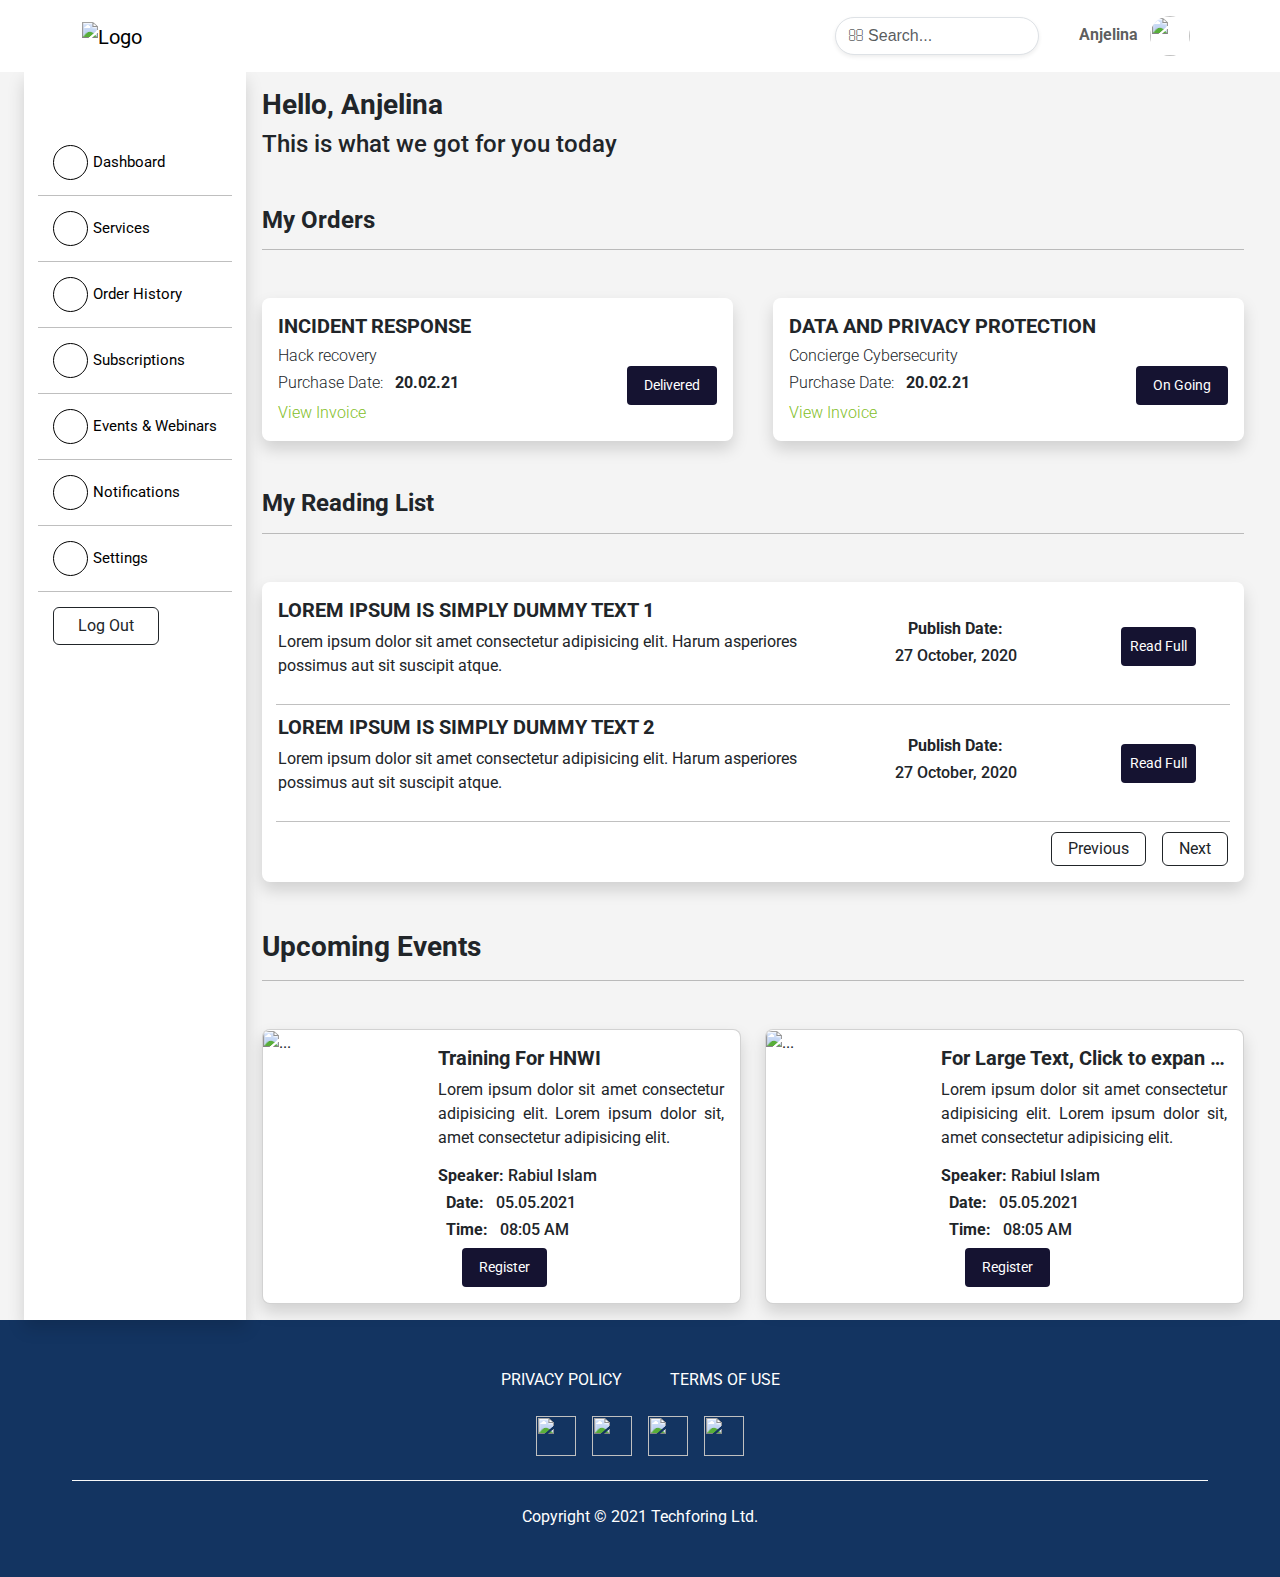
==== dashboard.html @ 1be4392d "Add files via upload" ====
<!DOCTYPE html>
<html lang="en">

<head>
    <meta charset="UTF-8">
    <meta http-equiv="X-UA-Compatible" content="IE=edge">
    <meta name="viewport" content="width=device-width, initial-scale=1.0">
    <link rel="shortcut icon" href="./tfimg/Techforing-Icon.png" type="image/x-icon">
    <title>Dashboard</title>
    <script src="https://kit.fontawesome.com/cf18cbc6fa.js" crossorigin="anonymous"></script>
    <link href="https://cdn.jsdelivr.net/npm/bootstrap@5.0.2/dist/css/bootstrap.min.css" rel="stylesheet">
    <link rel="stylesheet" href="style.css">

</head>

<body>

    <header>
        <nav class="navbar navbar-expand-lg navbar-light bg-white">
            <div class="container d-flex justify-content-lg-around">
                <a class="navbar-brand" href="index.html">
                    <img src="./tfimg/logo.png" width="130" height="65" alt="Logo">
                </a>
                <button class="navbar-toggler" type="button" data-bs-toggle="collapse" data-bs-target="#navbarSupportedContent" aria-controls="navbarSupportedContent" aria-expanded="false" aria-label="Toggle navigation">
                    <span class="navbar-toggler-icon"></span>
                </button>
                <div class="collapse navbar-collapse" id="navbarSupportedContent">
                    <ul class="navbar-nav ms-auto mb-2 mb-lg-0 d-flex align-items-center fw-bolder">
                        <li class="nav-item me-4">
                            <form class="d-flex">
                                <input class="form-control me-2 rounded-pill shadow-sm fontAwesome" type="search" placeholder="&#xf002; Search..." aria-label="Search">
                            </form>
                        </li>

                        <li class="nav-item dropdown">
                            <a class="nav-link" href="#" id="navbarDropdown" role="button" data-bs-toggle="dropdown" aria-expanded="false">
                                Anjelina
                                <img class="ms-2 rounded-circle" src="./tfimg/anjelina.jpg" width="40" height="40"
                                    alt="">
                            </a>
                            <ul class="dropdown-menu border-0 shadow" aria-labelledby="navbarDropdown">
                                <li>
                                    <a class="dropdown-item text-center" href="#">
                                        <i class="fas fa-user me-1"></i> My Profile</a>
                                </li>
                                <li>
                                    <a class="dropdown-item text-center" href="#">
                                        <i class="fas fa-pen me-1"></i> Edit Profile
                                    </a>
                                </li>

                            </ul>
                        </li>
                    </ul>

                </div>
            </div>
        </nav>
    </header>


    <main class="bg-main">

        <div class="offcanvas offcanvas-start" tabindex="-1" id="offcanvasExample" aria-labelledby="offcanvasExampleLabel">
            <div class="offcanvas-header">
                <h5 class="offcanvas-title" id="offcanvasExampleLabel">Menubar</h5>
                <button type="button" class="btn-close text-reset" data-bs-dismiss="offcanvas" aria-label="Close"></button>
            </div>
            <div class="offcanvas-body">
                <ul class="menubar">
                    <li>
                        <a href="dashboard.html">
                            <i class="fas fa-home"></i> Dashboard
                        </a>
                    </li>
                    <li>
                        <a href="services.html">
                            <i class="fas fa-user-cog"></i> Services
                        </a>
                    </li>
                    <li>
                        <a href="orders.html">
                            <i class="fas fa-shopping-cart"></i> Order History
                        </a>
                    </li>
                    <li>
                        <a href="subscriptions.html">
                            <i class="fas fa-dollar-sign"></i> Subscriptions
                        </a>
                    </li>
                    <li>
                        <a href="events.html">
                            <i class="far fa-calendar"></i> Events & Webinars
                        </a>
                    </li>
                    <li>
                        <a href="notifications.html">
                            <i class="far fa-bell"></i> Notifications
                        </a>
                    </li>
                    <li>
                        <a href="settings.html">
                            <i class="fas fa-cog"></i> Settings
                        </a>
                    </li>
                    <li>
                        <button type="button" class="btn btn-outline-dark px-4">Log Out</button>
                    </li>
                </ul>
            </div>
        </div>

        <div class="row p-0 mx-0 container-fluid px-0 px-md-4">
            <div class="w-20 bg-white shadow px-1 pt-5 d-none d-lg-block">
                <ul class="menubar">
                    <li>
                        <a href="dashboard.html">
                            <i class="fas fa-home"></i> Dashboard
                        </a>
                    </li>
                    <li>
                        <a href="services.html">
                            <i class="fas fa-user-cog"></i> Services
                        </a>
                    </li>
                    <li>
                        <a href="orders.html">
                            <i class="fas fa-shopping-cart"></i> Order History
                        </a>
                    </li>
                    <li>
                        <a href="subscriptions.html">
                            <i class="fas fa-dollar-sign"></i> Subscriptions
                        </a>
                    </li>
                    <li>
                        <a href="events.html">
                            <i class="far fa-calendar"></i> Events & Webinars
                        </a>
                    </li>
                    <li>
                        <a href="notifications.html">
                            <i class="far fa-bell"></i> Notifications
                        </a>
                    </li>
                    <li>
                        <a href="settings.html">
                            <i class="fas fa-cog"></i> Settings
                        </a>
                    </li>
                    <li>
                        <button type="button" class="btn btn-outline-dark px-4">Log Out</button>
                    </li>
                </ul>
            </div>
            <div class="col-12 w-80 ps-lg-3 py-3">

                <button class="btn btn-sm btn-outline-primary d-block mx-auto mb-5 d-block d-lg-none" type="button" data-bs-toggle="offcanvas" data-bs-target="#offcanvasExample" aria-controls="offcanvasExample">
                    <i class="fas fa-long-arrow-alt-right"></i>
                </button>

                <section class="dashboard-heading">
                    <h3 class="fw-bold">Hello, Anjelina</h3>
                    <h4>This is what we got for you today</h4>
                </section>
                <section class="orders mt-5">
                    <h4 class="fw-bold border-bottom border-gray pb-14p mb-5">My Orders</h4>
                    <div class="row gy-3 gx-3 d-flex justify-content-between align-items-center mx-0">
                        <div class="col-sm-12 col-w-45 bg-white p-2 rounded-3 shadow p-3">
                            <h5 class="fw-bold">INCIDENT RESPONSE</h5>
                            <div class="row d-flex justify-content-center align-items-center">
                                <div class="col-8">
                                    <h6 class="fw-light">Hack recovery</h6>
                                    <h6 class="fw-light">Purchase Date: <span class="fw-bold fs-6">&nbsp;
                                            20.02.21</span>
                                    </h6>
                                    <h6 class="fw-light d-inline">
                                        <a href="" class="view-btn">View Invoice</a>
                                    </h6>
                                </div>
                                <div class="col-4 d-flex justify-content-end align-items-center">
                                    <button class="bg-navy btn btn-sm text-white px-3 py-2">Delivered</button>
                                </div>
                            </div>
                        </div>
                        <div class="col-sm-12 col-w-45 bg-white p-2 rounded-3 shadow p-3">
                            <h5 class="fw-bold">DATA AND PRIVACY PROTECTION</h5>
                            <div class="row d-flex justify-content-center align-items-center">
                                <div class="col-8">
                                    <h6 class="fw-light">Concierge Cybersecurity</h6>
                                    <h6 class="fw-light">Purchase Date: <span class="fw-bold fs-6">&nbsp;
                                            20.02.21</span>
                                    </h6>
                                    <h6 class="fw-light d-inline">
                                        <a href="" class="view-btn">View Invoice</a>
                                    </h6>
                                </div>
                                <div class="col-4 d-flex justify-content-end align-items-center">
                                    <button class="bg-navy btn btn-sm text-white px-3 py-2">On Going</button>
                                </div>
                            </div>
                        </div>


                    </div>
                </section>

                <!-- reading list  -->
                <section class="readings mt-5">
                    <h4 class="fw-bold border-bottom border-gray pb-3 mb-5">My Reading List</h4>
                    <div class="reading-list p-3 rounded-3 shadow bg-white">
                        <div class="row">
                            <div class="col-12 col-lg-7">
                                <h5 class="fw-bold">LOREM IPSUM IS SIMPLY DUMMY TEXT 1</h5>
                                <p>Lorem ipsum dolor sit amet consectetur adipisicing elit. Harum asperiores possimus aut sit suscipit atque.</p>
                            </div>
                            <div class="col-6 col-lg-3 d-flex justify-content-center align-items-center flex-column">
                                <h6 class="fw-bold">Publish Date:</h6>
                                <h6>27 October, 2020</h6>
                            </div>
                            <div class="col-6 col-lg-2 d-flex justify-content-center align-items-center">
                                <button class="btn btn-sm bg-navy text-white px-2 py-2">Read Full</button>
                            </div>
                        </div>

                        <div class="row">
                            <div class="col-12 col-lg-7">
                                <h5 class="fw-bold">LOREM IPSUM IS SIMPLY DUMMY TEXT 2</h5>
                                <p>Lorem ipsum dolor sit amet consectetur adipisicing elit. Harum asperiores possimus aut sit suscipit atque.</p>
                            </div>
                            <div class="col-6 col-lg-3 d-flex justify-content-center align-items-center flex-column">
                                <h6 class="fw-bold">Publish Date:</h6>
                                <h6>27 October, 2020</h6>
                            </div>
                            <div class="col-6 col-lg-2 d-flex justify-content-center align-items-center">
                                <button class="btn btn-sm bg-navy text-white px-2 py-2">Read Full</button>
                            </div>
                        </div>

                        <div class="row">
                            <div class="col-12 col-lg-7">
                                <h5 class="fw-bold">LOREM IPSUM IS SIMPLY DUMMY TEXT 3</h5>
                                <p>Lorem ipsum dolor sit amet consectetur adipisicing elit. Harum asperiores possimus aut sit suscipit atque.</p>
                            </div>
                            <div class="col-6 col-lg-3 d-flex justify-content-center align-items-center flex-column">
                                <h6 class="fw-bold">Publish Date:</h6>
                                <h6>27 October, 2020</h6>
                            </div>
                            <div class="col-6 col-lg-2 d-flex justify-content-center align-items-center">
                                <button class="btn btn-sm bg-navy text-white px-2 py-2">Read Full</button>
                            </div>
                        </div>

                        <div class="row">
                            <div class="col-12 col-lg-7">
                                <h5 class="fw-bold">LOREM IPSUM IS SIMPLY DUMMY TEXT 4</h5>
                                <p>Lorem ipsum dolor sit amet consectetur adipisicing elit. Harum asperiores possimus aut sit suscipit atque.</p>
                            </div>
                            <div class="col-6 col-lg-3 d-flex justify-content-center align-items-center flex-column">
                                <h6 class="fw-bold">Publish Date:</h6>
                                <h6>27 October, 2020</h6>
                            </div>
                            <div class="col-6 col-lg-2 d-flex justify-content-center align-items-center">
                                <button class="btn btn-sm bg-navy text-white px-2 py-2">Read Full</button>
                            </div>
                        </div>

                        <div class="btn-area d-flex justify-content-end">
                            <button type="button" id="prev-btn" class="btn btn-outline-dark px-3 py-1 me-3">Previous</button>
                            <button type="button" id="next-btn" class="btn btn-outline-dark px-3 py-1">Next</button>
                        </div>
                    </div>
                </section>

                <section class="events mt-5">
                    <h3 class="fw-bold border-bottom border-gray pb-3 mb-5">Upcoming Events</h3>
                    <div class="row gy-3 gy-lg-0 justify-content-between">
                        <div class="col-12 col-lg-6">
                            <div class="card shadow rounded-3">
                                <div class="row g-0">
                                    <div class="col-4">
                                        <img src="./tfimg/Mask Group 12.png" class="img-fluid rounded-start h-100" alt="...">
                                    </div>
                                    <div class="col-8">
                                        <div class="card-body">
                                            <h5 class="card-title fw-bold text-truncate">Training For HNWI
                                            </h5>
                                            <p class="card-text text-justify">Lorem ipsum dolor sit amet consectetur adipisicing elit. Lorem ipsum dolor sit, amet consectetur adipisicing elit.
                                            </p>
                                            <h6><span class="fw-bold">Speaker:</span> Rabiul Islam</h6>
                                            <h6>
                                                <i class="far fa-calendar-check"></i>
                                                <span class="fw-bold mx-2">Date:</span> 05.05.2021
                                            </h6>
                                            <h6>
                                                <i class="far fa-clock"></i>
                                                <span class="fw-bold mx-2">Time:</span> 08:05 AM
                                            </h6>
                                            <button class="btn btn-sm bg-navy ms-0 ms-md-4 text-white px-3 py-2">Register</button>
                                        </div>
                                    </div>
                                </div>
                            </div>
                        </div>
                        <div class="col-12 col-lg-6">
                            <div class="card shadow rounded-3">
                                <div class="row g-0">
                                    <div class="col-4">
                                        <img src="./tfimg/Mask Group 12.png" class="img-fluid rounded-start h-100" alt="...">
                                    </div>
                                    <div class="col-8">
                                        <div class="card-body">
                                            <h5 class="card-title fw-bold text-truncate">For Large Text, Click to expan the area</h5>
                                            <p class="card-text text-justify">Lorem ipsum dolor sit amet consectetur adipisicing elit. Lorem ipsum dolor sit, amet consectetur adipisicing elit.
                                            </p>
                                            <h6><span class="fw-bold">Speaker:</span> Rabiul Islam</h6>
                                            <h6>
                                                <i class="far fa-calendar-check"></i>
                                                <span class="fw-bold mx-2">Date:</span> 05.05.2021
                                            </h6>
                                            <h6>
                                                <i class="far fa-clock"></i>
                                                <span class="fw-bold mx-2">Time:</span> 08:05 AM
                                            </h6>
                                            <button class="btn btn-sm bg-navy ms-0 ms-md-4 text-white px-3 py-2">Register</button>
                                        </div>
                                    </div>
                                </div>
                            </div>
                        </div>

                    </div>

                </section>

            </div>
        </div>


    </main>
    <footer class="bg-blue p-2 pt-4 p-md-5 pb-md-2">

        <div class="d-flex justify-content-center mb-4">
            <a href="" class="me-5">PRIVACY POLICY</a>
            <a href="">TERMS OF USE</a>
        </div>

        <div class="d-flex justify-content-center align-items-center">
            <a href="https://www.facebook.com/techforing/">
                <img src="./tfimg/facebook.png" class="me-3" alt="">
            </a>
            <a href="https://www.linkedin.com/company/techforingltd./">
                <img src="./tfimg/linkedin.png" class="me-3" alt="">
            </a>
            <a href="https://twitter.com/techforingltd?lang=en">
                <img src="./tfimg/twitter-(1).png" class="me-3" alt="">
            </a>
            <a href="https://www.instagram.com/techforingltd/">
                <img src="./tfimg/Instagram.png" alt="">
            </a>
        </div>

        <div class="p-3 p-md-4 pb-2 text-center text-white ">
            <p class="pt-4 border-top border-light">Copyright &copy; 2021 Techforing Ltd.
            </p>
        </div>
    </footer>

    <script src="https://cdn.jsdelivr.net/npm/bootstrap@5.0.2/dist/js/bootstrap.bundle.min.js"></script>
    <script src="menubar.js"></script>

    <script>
        let updateActiveRow = () => {
            rows.forEach(row => {
                row.classList.add('d-none');
                if (row.classList.contains('show-next'))
                    row.classList.remove('show-next');
            });
            if (activeState >= rows.length || activeState < 0) {
                activeState = 0;
            }
            rows[activeState].classList.remove('d-none');
            rows[activeState + 1].classList.remove('d-none');
            rows[activeState].classList.add('show-next');
            rows[activeState + 1].classList.add('show-next');

        }

        let rows = document.querySelectorAll('.reading-list .row');
        let prev = document.getElementById('prev-btn');
        let next = document.getElementById('next-btn');
        let activeState = 0;

        updateActiveRow();
        next.addEventListener('click', () => {
            activeState += 2;
            updateActiveRow();
        });
        prev.addEventListener('click', () => {
            activeState -= 2;
            updateActiveRow();
        });

        var elements = document.querySelectorAll('.card-body h5');
        elements.forEach(element => {
            element.addEventListener('click', () => {
                element.classList.toggle("text-truncate");
            })
        });
    </script>
</body>

</html>
---- style.css ----
@import url('https://fonts.googleapis.com/css2?family=Roboto&display=swap');
body {
    font-family: 'Roboto', sans-serif;
}

.nav-item .dropdown-menu li a {
    padding: 10px;
}

.nav-item .dropdown-menu li:hover {
    border-left: 4px solid rgb(130, 190, 40);
}

.menubar {
    list-style-type: none;
    padding: 10px;
}

.menubar li {
    padding: 15px 0;
    padding-left: 15px;
    border-bottom: 1px solid rgba(128, 128, 128, 0.5);
}

.menubar li a {
    text-decoration: none;
    font-size: 15px;
    text-align: center;
    color: black;
    display: flex;
    align-items: center;
}

.menubar li:last-child {
    border: none;
}

.menubar li i {
    padding: 8px;
    border: 1px solid black;
    border-radius: 50%;
    width: 35px;
    height: 35px;
    margin-right: 5px;
    display: flex;
    justify-content: center;
    align-items: center;
}


/* custom styles  */

.bg-main {
    background-color: #F4F4F4;
}

.bg-navy,
.bg-navy:hover {
    background-color: #151331;
    color: white;
}

.bg-lightgreen {
    background-color: #E1E6F1;
}

.bg-whitegreen {
    background-color: #F5F8FE;
}

.bg-blue {
    background-color: rgb(19, 52, 97);
}

.text-navy {
    color: #182F59;
}

.text-green {
    color: #5BBC2E;
}

.bg-green {
    background-color: #5BBC2E;
}

.bg-green {
    background-color: #5BBC2E;
    color: white;
}

.border-gray {
    border-color: rgba(128, 128, 128, 0.5) !important;
}

.fs-14 {
    font-size: 14px;
}

.fw-semi {
    font-weight: 600;
}

.pb-14p {
    padding-bottom: 14px !important;
}

.top-10p {
    top: 10px !important;
}

.start-10p {
    left: 10px !important;
}

.rounded-5 {
    border-radius: 0.75rem !important;
}

.pagination .page-item:not(:last-child) {
    margin-right: 0.5rem !important;
}

.pagination .page-link {
    color: #111125;
    background: transparent;
    border-radius: 5px;
    border-color: gray;
}

.pagination .page-link:hover {
    background: rgb(230, 229, 229);
}

.pagination .page-link:hover {
    color: #111125;
}

.shadow-md {
    box-shadow: 5px 0.5rem 0.25rem rgba(0, 0, 0, .15) !important;
}

.view-btn {
    text-decoration: none;
    color: rgb(130, 190, 40);
}

.view-btn:hover {
    text-decoration: underline;
    color: rgb(100, 156, 15);
}

.fontAwesome {
    font-family: 'Helvetica', FontAwesome, sans-serif;
}

.text-justify {
    text-align: justify;
}

.line-top-blue::before {
    content: '';
    height: 4px;
    display: inline-block;
    background-color: #182F59;
    margin: 10px auto;
    width: 100%;
}


/* dashboard heading  */

.dashboard-heading h1 {
    font-size: 30px;
}


/* reading list  */

.reading-list .row::after {
    content: '';
    height: 1px;
    display: inline-block;
    background-color: rgba(128, 128, 128, 0.493);
    margin: 10px auto;
    width: 98%;
}

.show-next {
    animation: fadeIn 1s;
}

@keyframes fadeIn {
    0% {
        background-color: rgb(107, 219, 141);
        opacity: 0;
    }
    50% {
        opacity: 0.5;
    }
    100% {
        background-color: white;
        opacity: 1;
    }
}


/*----------------------------
    Services page start 
------------------------------*/

.preview-form {
    margin-top: 2rem;
}

.whom-we-serve h6::before,
.process-of-cleaning h6::before {
    content: '\25CF';
    font-size: 20px;
    color: #182F59;
    margin-right: 5px;
}

ul,
ol {
    padding-left: 1rem;
}

ul li,
ol li {
    list-style-position: outside;
}


/*----------------------------
    Services page end
------------------------------*/


/*----------------------------
    Events page start
------------------------------*/

.dropdown-menu li {
    position: relative;
}

.dropdown-menu .dropdown-submenu {
    display: none;
    position: absolute;
    left: 100%;
    top: -7px;
}

.dropdown-menu .dropdown-submenu-left {
    right: 100%;
    left: auto;
}

.dropdown-menu>li:hover>.dropdown-submenu {
    display: block;
}

.event-row {
    padding-right: 3rem;
    padding-left: 3rem;
    position: relative;
}

.event-row .event-order {
    padding: 0.25rem;
    border-radius: 50%;
    background-color: #151331;
    color: white;
    position: absolute;
    left: 10px;
    top: 10px;
}

.event-row>span {
    width: 25px;
    height: 25px;
    display: flex;
    justify-content: center;
    align-items: center;
}

.event-row h5 {
    font-weight: bold;
    width: 80%;
}

.sorting .dropdown-toggle {
    border: none;
    position: relative;
    top: -2px;
    padding: 0;
    background: transparent;
}

.event-row .status {
    right: 0;
    top: 0;
    position: absolute;
    font-weight: 600;
    color: #182F59;
}

.slide-right {
    animation: slideRight 1s forwards;
    position: relative;
}

@keyframes slideRight {
    0% {
        left: -100%;
        opacity: 0;
    }
    100% {
        left: 0;
        opacity: 1;
    }
}

.slide-left {
    animation: slideLeft 1s backwards;
    position: relative;
}

@keyframes slideLeft {
    0% {
        right: -100%;
        opacity: 0;
    }
    100% {
        right: 0;
        opacity: 1;
    }
}


/*----------------------------
    Events page end
------------------------------*/


/*----------------------------
    Notification page start
------------------------------*/

.notifications-container .notification {
    padding-left: 1rem;
    background-color: #E1E6F1;
    display: flex;
    align-items: center;
    margin-top: 0.25rem;
    box-shadow: 0 .5rem 1rem rgba(0, 0, 0, .15) !important;
}

.notifications-container .notification .icon {
    font-size: 1.3rem;
    padding: 0.5rem;
    border-radius: 50%;
    width: 40px;
    height: 40px;
    display: flex;
    justify-content: center;
    align-items: center;
}

.icon-bg-green {
    background-color: #5bbc2e87;
    color: #3c3c3c;
}

.icon-bg-gray {
    background-color: #6c796787;
    color: #3c3c3c;
}

.icon-bg-blue {
    background-color: #22529e7a;
    color: #3e307a;
}

.notification .col-1 button {
    display: block;
}

.prev-heading {
    overflow: hidden;
    text-align: center;
}

.prev-heading:before,
.prev-heading:after {
    background-color: rgb(168, 168, 168);
    content: "";
    display: inline-block;
    height: 2px;
    position: relative;
    vertical-align: middle;
    width: 50%;
}

.prev-heading:before {
    right: 0.5em;
    margin-left: -50%;
}

.prev-heading:after {
    left: 0.5em;
    margin-right: -50%;
}


/*----------------------------
    Notification page end
------------------------------*/


/*----------------------------
    Settings page start
------------------------------*/

.profile-info-input input {
    border: none;
    border-bottom: 1px solid gray;
    background: transparent;
    display: block;
    margin-bottom: 5px;
}

.profile-info input::placeholder {
    color: gray;
    text-align: right;
    font-family: 'Helvetica', FontAwesome, sans-serif;
}

.profile-info input:focus {
    outline: none;
}

.profile-banner>div {
    background-color: #111125;
}

.profile-img {
    position: relative;
    max-width: 205px;
    display: flex;
    flex-direction: column;
    justify-content: center;
    align-items: center;
}

.profile-img .img-edit {
    position: absolute;
    right: 0;
    z-index: 1;
    top: 0;
}

.profile-img .img-edit input+label {
    display: inline-block;
    width: 34px;
    height: 34px;
    border-radius: 100%;
    background: #b8dac4;
    border: 1px solid transparent;
    box-shadow: 0px 2px 4px 0px rgba(0, 0, 0, 0.12);
    cursor: pointer;
    font-weight: normal;
    transition: all .2s ease-in-out;
}

.profile-img .img-edit input+label:hover {
    background: #f1f1f1;
    border-color: #d6d6d6;
}

.profile-img .img-edit input+label:after {
    content: "\f040";
    font-family: 'FontAwesome';
    color: #757575;
    position: absolute;
    padding: 5px;
    left: 0;
    right: 0;
    text-align: center;
    margin: auto;
}

.profile-img .img-preview {
    width: 130px;
    height: 130px;
    position: relative;
    border-radius: 100%;
    border: 6px solid #F8F8F8;
    background-color: white;
    box-shadow: 0px 2px 4px 0px rgba(0, 0, 0, 0.1);
}

.profile-img .img-preview>div {
    width: 100%;
    height: 100%;
    border-radius: 100%;
    background-size: cover;
    background-repeat: no-repeat;
    background-position: center;
}

.fa-camera {
    background-color: #22529e7a;
    color: gray;
    position: absolute;
    border-radius: 50%;
    padding: 30px;
    left: 4px;
    top: 4px;
    font-size: 50px;
}

.profile-info table tr {
    position: relative;
}

.info-value input {
    background: transparent;
    border: none;
}

.input-as-text input {
    border-bottom: 1px solid gray;
}

.input-as-text::after {
    content: '\f303';
    font-family: 'FontAwesome';
    position: absolute;
    right: 5px;
}

.form-check input,
.form-check label {
    font-size: 16px;
    font-weight: 600;
}

.form-check-input[type=checkbox] {
    border-radius: 0;
}


/*----------------------------
    Settings page end
------------------------------*/

@import url('https://fonts.googleapis.com/css2?family=Merriweather&display=swap');
.subscription-container {
    font-family: 'Merriweather', serif;
}

.package-details {
    font-family: 'Roboto', sans-serif;
}

.package-details table tr td {
    text-align: left;
    font-size: 15px;
}

.package-details table tr td:nth-child(2) {
    padding-left: 35px;
    font-weight: bold;
    font-size: 20px;
}

.package-details .bg-lightgreen {
    background-color: rgb(242, 243, 247);
}

.package-details .info-btn {
    border-radius: .3rem !important;
    display: flex;
    justify-content: space-between;
    align-items: center;
    width: 90%;
    background-color: white;
    padding: 0.5rem 0.8rem;
    margin: 0 auto;
    box-shadow: 0 .5rem 1rem rgba(0, 0, 0, .15) !important;
}

.package-details .fa-tag {
    transform: rotate(90deg);
}

.accordion-item,
.accordion-button {
    background: transparent;
    border: none;
    font-size: 1rem;
}

.accordion-item::after {
    content: '';
    height: 1px;
    display: block;
    background-color: #5BBC2E;
    margin: 10px auto;
    width: 95%;
}

.accordion-button .text {
    font-size: 20px;
}

.accordion-body {
    font-size: 18px;
}

.accordion-button::after,
.accordion-button:not(.collapsed)::after {
    content: '\f067';
    border: 3px solid #182F59;
    color: #182F59;
    font-family: fontAwesome;
    border-radius: 50%;
    display: flex;
    justify-content: center;
    align-items: center;
    background: none;
    padding: 10px;
}

.accordion-button:not(.collapsed)::after {
    content: '\f068';
}

.faq a {
    text-decoration: none;
}


/* footer  */

footer a {
    text-decoration: none;
    color: white;
}

footer a:hover {
    color: rgb(211, 209, 209);
    transition: color 0.5s linear;
}

footer img {
    width: 40px;
    height: 40px;
}


/* responsiveness */

@media (min-width: 992px) {
    .col-w-45 {
        width: 45% !important;
    }
    .w-20 {
        width: 18%;
    }
    .w-80 {
        width: 82%;
    }
}

@media (min-width: 768px) {
    .col-w-45 {
        width: 48% !important;
    }
    .subscription-container .modal-body {
        padding: 10rem 6rem;
    }
}

@media (min-width: 550px) {
    .top-sm-0 {
        top: 0 !important;
    }
    .preview-form {
        margin-top: 0;
    }
    .profile-info table td {
        padding: 5px 15px;
    }
}

@media (max-width: 500px) {
    .event-row {
        padding-right: 0;
        padding-left: 2.5rem;
    }
    .event-row .status {
        right: -10px;
        top: -15px;
    }
    .event-row .event-order {
        left: 0;
    }
}
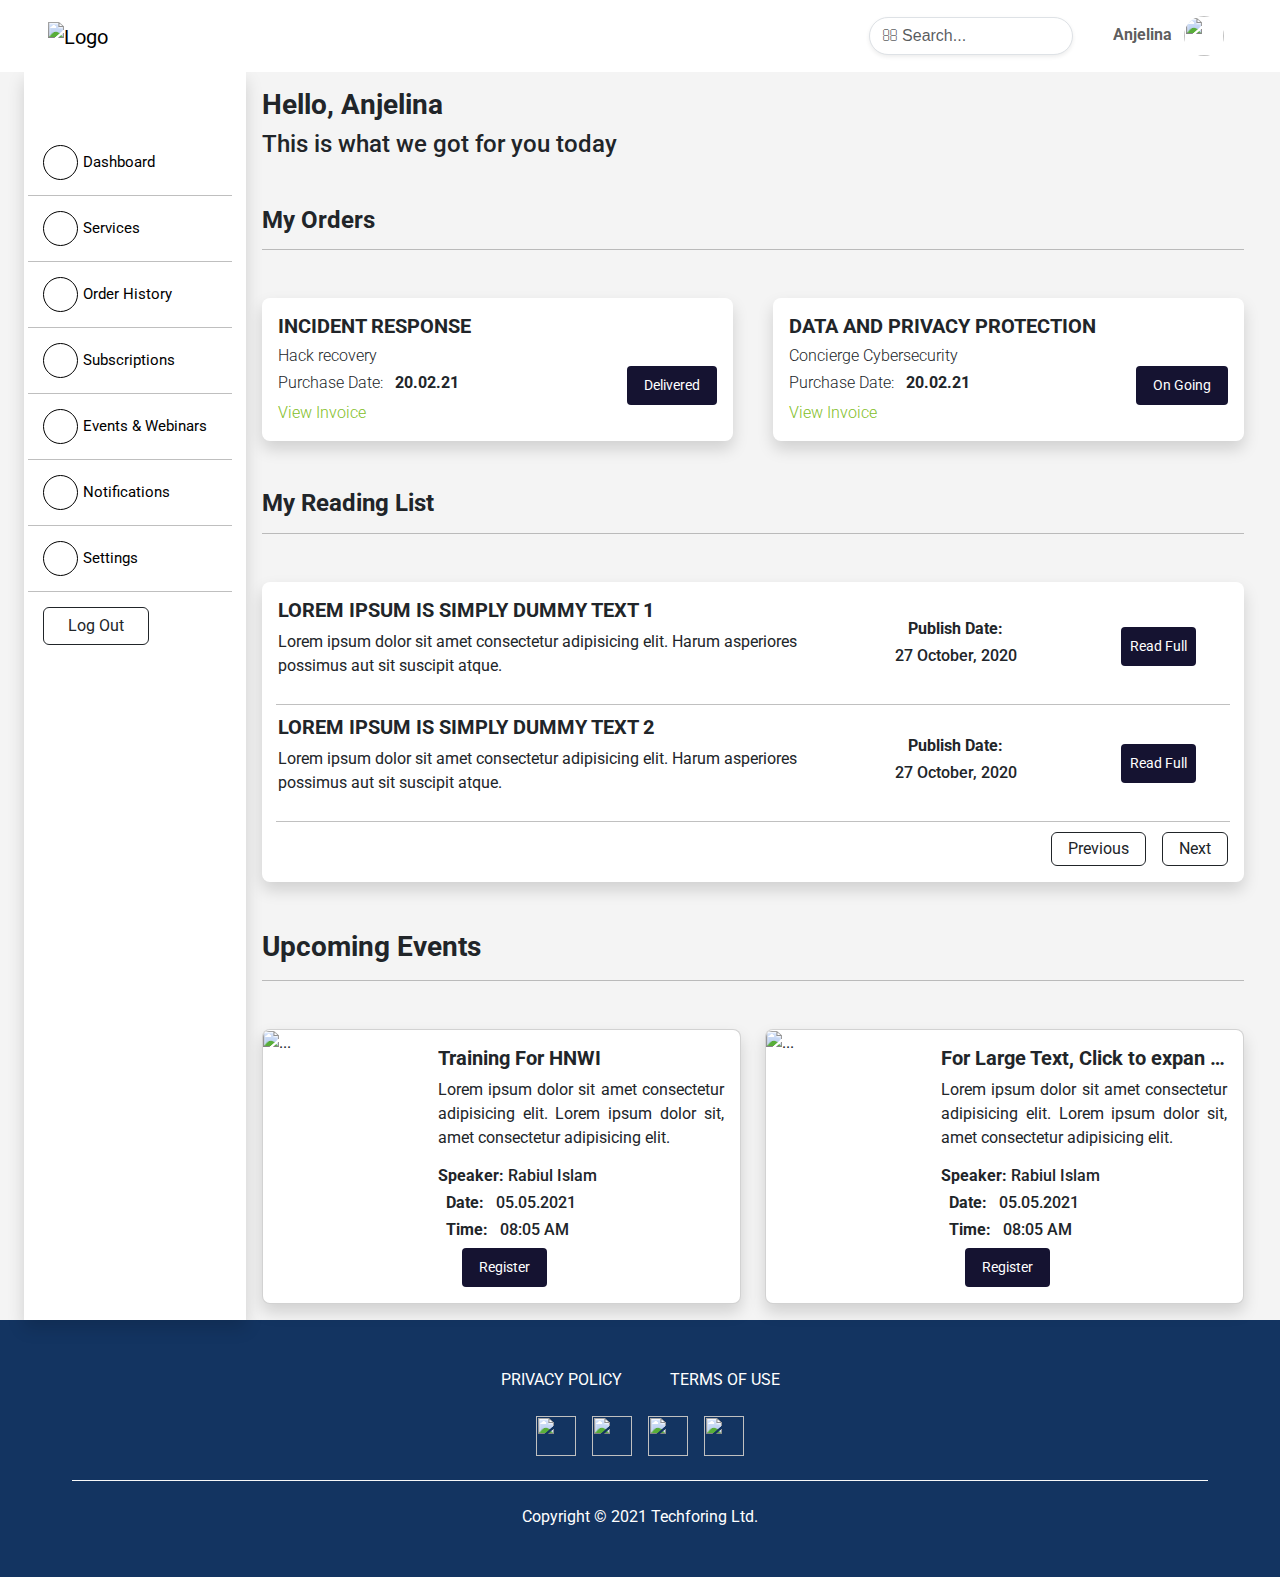
==== commit bf9f44d5: "Add files via upload" ====
--- a/dashboard.html
+++ b/dashboard.html
@@ -17,7 +17,7 @@
 
     <header>
         <nav class="navbar navbar-expand-lg navbar-light bg-white">
-            <div class="container d-flex justify-content-lg-around">
+            <div class="container-fluid d-flex justify-content-lg-around px-1 px-md-5">
                 <a class="navbar-brand" href="index.html">
                     <img src="./tfimg/logo.png" width="130" height="65" alt="Logo">
                 </a>
--- a/style.css
+++ b/style.css
@@ -14,6 +14,7 @@
 .menubar {
     list-style-type: none;
     padding: 10px;
+    padding-left: 0
 }
 
 .menubar li {
@@ -558,29 +559,29 @@
 
 @import url('https://fonts.googleapis.com/css2?family=Merriweather&display=swap');
 .subscription-container {
-    font-family: 'Merriweather', serif;
+    font-family: 'Roboto', serif;
 }
 
 .package-details {
     font-family: 'Roboto', sans-serif;
 }
 
-.package-details table tr td {
+.package table tr td {
     text-align: left;
     font-size: 15px;
 }
 
-.package-details table tr td:nth-child(2) {
+.package table tr td:nth-child(2) {
     padding-left: 35px;
     font-weight: bold;
     font-size: 20px;
 }
 
 .package-details .bg-lightgreen {
-    background-color: rgb(242, 243, 247);
-}
-
-.package-details .info-btn {
+    /* background-color: rgb(242, 243, 247); */
+}
+
+.package .info-btn {
     border-radius: .3rem !important;
     display: flex;
     justify-content: space-between;
@@ -592,8 +593,18 @@
     box-shadow: 0 .5rem 1rem rgba(0, 0, 0, .15) !important;
 }
 
-.package-details .fa-tag {
+.package .fa-tag {
     transform: rotate(90deg);
+}
+
+.modal-backdrop.show {
+    opacity: 1;
+    background-color: #F4F4F4;
+}
+
+#subscribeModal-2 .btn-close {
+    position: relative;
+    right: -100px;
 }
 
 .accordion-item,
@@ -679,7 +690,7 @@
     .col-w-45 {
         width: 48% !important;
     }
-    .subscription-container .modal-body {
+    .subscription-container #subscribeModal-1 .modal-body {
         padding: 10rem 6rem;
     }
 }
